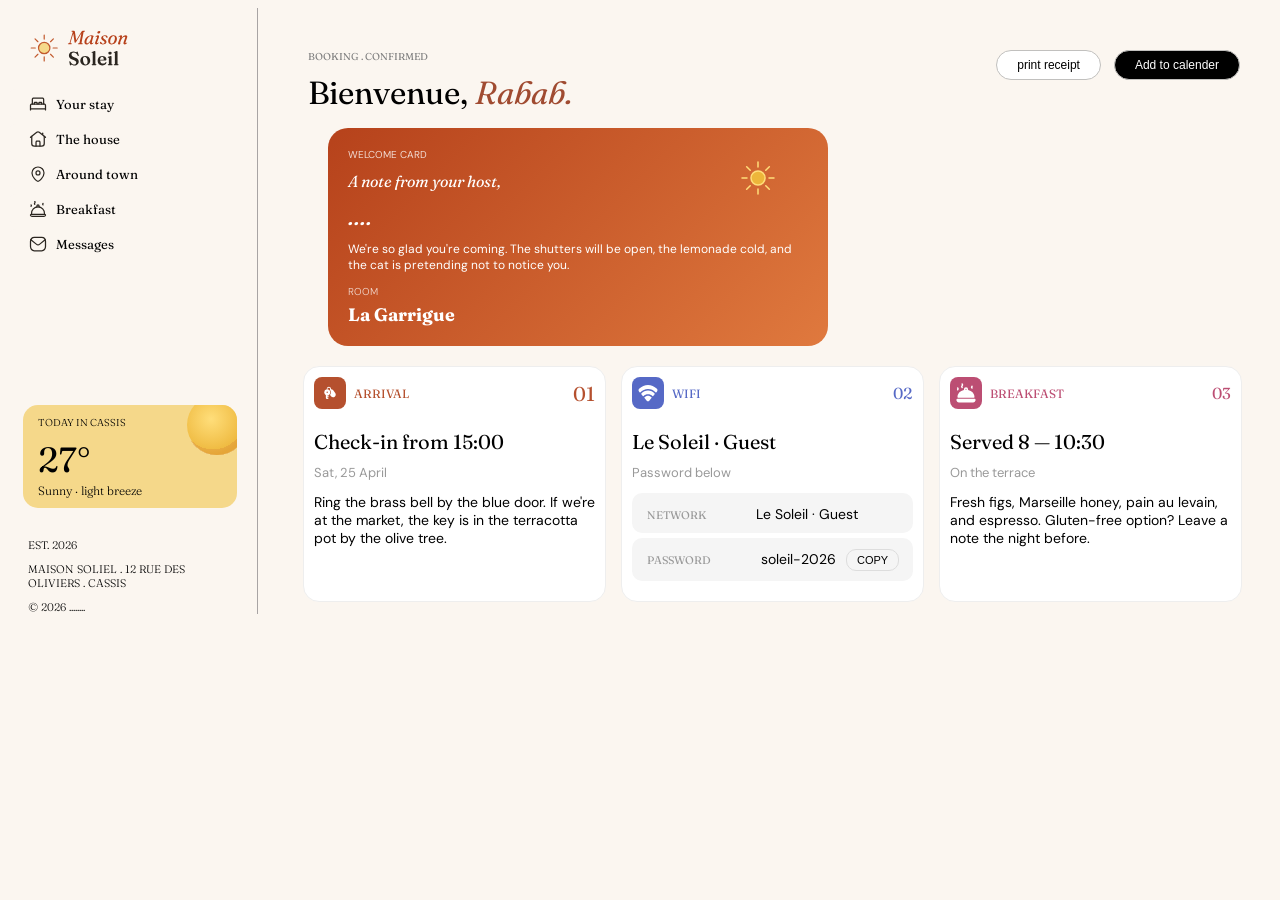
==== index.html @ caa7832c "Rename hotel-booking.html to index.html" ====
<!DOCTYPE html>
<html>
  <head>
    <title> Hotel booking</title>
    <meta name="viewport" content="width=device-width, initial-scale=1.0">
    <link rel="stylesheet" href="hotel-header.css">
    <link rel="stylesheet" href="hotel-sidebar.css">
    <link rel="stylesheet" href="hotel-body.css">
    <link rel="preconnect" href="https://fonts.googleapis.com">
    <link rel="preconnect" href="https://fonts.gstatic.com" crossorigin>
    <link href="https://fonts.googleapis.com/css2?family=Fraunces:ital,opsz,wght@0,9..144,100..900;1,9..144,100..900&display=swap" rel="stylesheet">

    <link rel="preconnect" href="https://fonts.googleapis.com">
    <link rel="preconnect" href="https://fonts.gstatic.com" crossorigin>
    <link href="https://fonts.googleapis.com/css2?family=DM+Sans:ital,opsz,wght@0,9..40,100..1000;1,9..40,100..1000&display=swap" rel="stylesheet">

    <link rel="preconnect" href="https://fonts.googleapis.com">
    <link rel="preconnect" href="https://fonts.gstatic.com" crossorigin>
    <link href="https://fonts.googleapis.com/css2?family=DM+Mono:wght@400;500&display=swap" rel="stylesheet">
  </head>
  <body>
   <aside>
      <div class="sidebar">
        <header>
          <img class="logo" src="logos/logo.svg">
          <button class="hamburger-btn">☰</button>
        </header>
        <nav>
        <ul class="list">
          <li><a class="bed-link"   href="#"><img src="logos/icon-bed.svg" ><span>Your stay</span></a></li>
          <li><a class="bed-link"   href="#"><img src="logos/icon-house.svg" ><span>The house</span></a></li>
          <li><a class="bed-link"   href="#"><img src="logos/icon-pin.svg" ><span>Around town</span></a></li>
          <li><a class="bed-link"   href="#"><img src="logos/icon-breakfast-outline.svg" ><span>Breakfast</span></a></li>
          <li><a class="bed-link"   href="#"><img src="logos/icon-mail.svg" ><span>Messages</span></a></li>
        </ul>
      </nav>
      <article>
        <div class="widget-locatio">
          <div class="widget">
            <img class="weather-deco" src="logos/icon-weather.svg">
            <h2 class="day">TODAY IN CASSIS</h2>
            <p class="temparature">27°</p>
            <p class="feels-like-today">Sunny · light breeze</p>
           </div>    
        </div> 
      </article>
      <footer>
        <div class="footer">
          <p>EST. 2026</p>
          <p class="location">MAISON SOLIEL . 12 RUE DES</p>
          <p>OLIVIERS . CASSIS</p>
          <P class="created-by">&#169; 2026 ........</P>
        </div>   
      </footer>  
    </div>
  </aside>
  <main>
     <header>
        <div class="left-section">
          <p class="confirmation">  BOOKING &#46; CONFIRMED</p>
          <h1 class="heading">Bienvenue, <span class="guest-name">Rabab.</span></h1>
        </div>
        <div class="right-section">
          <button class="print-receipt-btn">print receipt</button>
          <button class="calender-btn">Add to calender</button>
        </div> 
      </header>
      <div class="card-stack">
        <div class="host-card">
          <img class="sun-logo" src="logos/icon-sun.svg">
          <p class="host-label">WELCOME CARD</p>
          <p class="host-intro">A note from your host,</p>
          <h3>....</h3>
          <p class="wlcm-message">We're so glad you're coming. The shutters will be open, the lemonade cold, and the cat is pretending not to notice you.</p>
          <p class="room">
            <span>ROOM</span>
            <strong>La Garrigue</strong>
          </p>
        </div>
      </div>
   <section class="info-row">
    <article class="info-card">
      <div class="info-header">
        <span class="icon-badge"><img src="logos/icon-key.svg" alt="" /></span>
        <span class="label">ARRIVAL</span>
        <span class="number">01</span>
      </div>
      <h3>Check-in from 15:00</h3>
      <p class="sub">Sat, 25 April</p>
      <p class="card-info-arrival">Ring the brass bell by the blue door. If we're at the market, the key is in the terracotta pot by the olive tree.</p>
    </article>
      <article class="info-card">
        <div class="info-header">
          <span class="icon-badge-2"><img src="logos/icon-wifi.svg" alt="" /></span>
          <span class="label-wifi">WIFI</span>
          <span class="number-wifi">02</span>
        </div>
        <h3>Le Soleil · Guest</h3>
        <p class="sub">Password below</p>
        <div class="wifi-network-section">
          <p><span class="wifi-component">NETWORK</span><span class="value">Le Soleil · Guest</span></p>
        </div>
        <div class="wifi-password-section">
         <p><span class="wifi-component">PASSWORD</span><span class="value">soleil-2026</span><button class="copy-btn">COPY</button></p>
        </div>
      </article>
     <article class="info-card">
      <div class="info-header">
        <span class="icon-badge-3"><img src="logos/icon-breakfast.svg" alt="" /></span>
        <span class="label-breakfast">BREAKFAST</span>
        <span class="number-breakfast">03</span>
      </div>
      <h3>Served 8 &mdash; 10:30</h3>
      <p class="sub">On the terrace</p>
      <p class="card-info-breakfast">Fresh figs, Marseille honey, pain au levain, and espresso. Gluten-free option? Leave a note the night before.</p>
    </article>
   </section>
  </main>
  <script>
      const hamburgerBtn = document.querySelector('.hamburger-btn');
      const sidebarNav = document.querySelector('.sidebar nav');

      hamburgerBtn.addEventListener('click', () => {
        sidebarNav.classList.toggle('active');
      });
    </script>
</body>
</html>
---- hotel-header.css ----
.left-section{
  display: flex;
  flex-direction: column;
  top: 50px;
  margin-left: 50px;
  position: absolute;
  flex-shrink:0;
  z-index:100;

}
.confirmation{
  color: gray;
  font-size: 10px;
  margin-bottom: 10px; 
  display: block;
}
.heading{
  margin: 0;
  font-weight: 400;
  display: block;
}
.guest-name{
  color: #A04B31;
  font-style: italic;
}

.right-section{
  display: flex;
  position: absolute;
  right: 20px;
  top: 50px;
} 
.print-receipt-btn,
.calender-btn{
  height: 30px;
  border: 1px solid rgb(193, 192, 190);
  border-radius: 15px;
  background-color: white;
  padding: 5px 20px;
  font-size: 12px;
  cursor:  pointer;
  transition: border 0.20s;
}
.calender-btn{
  background-color: black;
  color: white;
  margin-left:13px;
  margin-right:20px;
}
.print-receipt-btn:hover,
.calender-btn:hover{
  border: 1px solid hsl(15, 74%, 41%);
}
---- hotel-sidebar.css ----
.sidebar{
  background-color:#FBF6F0;
  width:250px;
  left: 0;
  bottom: 0;
  top: 0;
  border-right-width: 1px;
  border-right-style: solid;
  border-right-color: rgb(168, 164, 164);
  z-index: 100;
  display: flex;
  flex-direction: column;
  flex-shrink: 0;
}
.logo{
  height: 40px;
  margin-left: 20px;
  margin-bottom: 0;
  margin-top: 20px;
}
.bed-link{
  background-color: #FBF6F0;
  color: black;
  font-weight: 400;
  font-size: 13px;
  border-radius: 8px; 
  padding: 5px 20px; 
  display: flex; 
  align-items: center;
  gap: 8px; 
  text-decoration: none;
  margin-top:5px;
}
.bed-link:active{
  background-color: white;
}
.list{
list-style: none;
margin-left:0;
padding-left: 0;
display:flex;
flex-direction: column;
}
article {
  margin-top: 130px;
}
.widget{
  background-color: hsl(44, 84%, 75%);
  position:relative;
  margin-left: 15px;
  margin-right:20px;
  border-radius:15px;
  overflow: hidden;
  padding: 3px 15px;
  display:flex;
  flex-direction:column;
  bottom: 0px;

}
.weather-deco{
  height: 60px;
  position: absolute;
  right: -10px;
  top: -10px;
}
.day,
.feels-like-today{
  font-size: 10px;
  font-weight: 300;
}
.feels-like-today{
  font-size: 12px;
  margin-top: 2px;
  margin-bottom: 7px;
}
.temparature{
  font-size: 35px;
  font-weight:400;
  margin: 0;
}
.footer{
  font-size: 11px;
  bottom: 20px;
  font-weight:300;
  margin-left: 20px;
  display:flex;
  flex-direction:column;
 margin-top: 30px;
  
}
.location{
  margin-top: 10px;
}
.created-by{
  margin-top: 10px;
}
---- hotel-body.css ----
/* Keep media elements from overflowing */
img, video, canvas, svg {
  max-width: 100%;
  height: auto;
  display: block;
}

/* Ensure padding doesn't break element widths */
*, *::before, *::after {
  box-sizing: border-box;
}
 
body{
  background-color:#FBF6F0;
  font-family: Fraunces, DM Sans, DM Mono;
  display:flex;
  margin-bottom: 0;
}
.main{
  flex: 1;
  margin: 0;
  
}
p{
  margin:0
}
.info-row {
  display: flex;
  margin-top: 0px;
  margin-left: 30px;
  margin-right: 30px;
  flex-shrink:0;
}

.info-card {
  flex: 1;
  background-color: #ffffff;
  border-radius: 16px;
  padding: 10px;
  padding-bottom:5px;
  margin-left: 15px;
  margin-top: 10px;
  border: 1px solid #eee;
}

.info-header {
  display: flex;
  align-items: center;
  gap: 8px;
  margin-bottom: 15px;
}

.icon-badge {
  width: 32px;
  height: 32px;
  border-radius: 8px;
  display: flex;
  align-items: center;
  justify-content: center;
  background-color: #b5502e; /* swap per card - arrival/wifi/breakfast each have different colors in the design */
}
.icon-badge-2{
  width: 32px;
  height: 32px;
  border-radius: 8px;
  display: flex;
  align-items: center;
  justify-content: center;
 background-color: #5669C6;
}
.icon-badge-3{
  width: 32px;
  height: 32px;
  border-radius: 8px;
  display: flex;
  align-items: center;
  justify-content: center;
  background-color: #BC4E73;
}
.icon-badge img {
  width: 16px;
  height: 16px;
}
.label {
  color: #b5502e;
  font-weight: 400;
  font-size: 12px;
  text-transform: uppercase;
  flex: 1; /* pushes .number to the far right */
}
.label-wifi{
  color: #5669C6;
  font-weight: 400;
  font-size: 12px;
  text-transform: uppercase;
  flex: 1
}
.label-breakfast{
  color: #BC4E73;
  font-weight: 400;
  font-size: 12px;
  text-transform: uppercase;
  flex: 1;
}

.number{
  font-size: 20px;
  color: #b5502e; /* check exact color per card in style guide */
}
.number-wifi{
color: #5669C6
}
.number-breakfast{
  color:#BC4E73
}

h3 {
  font-size: 20px;
  margin-bottom: 4px;
  font-weight: 400;
}

.sub {
  color: #999;
  font-size: 13px;
  margin-bottom: 12px;
  font-family: dm sans;
  margin-top: 10px;
}
.card-info-arrival,
.card-info-breakfast{
  font-size: 14px;
  font-family: dm sans;
  margin-bottom: 0;
}

.wifi-password-section{
  background-color: #f5f5f5;
  padding: 10px 0;
  border-radius: 10px;
  margin-top: 5px;
  margin-bottom: 15px;
}
.wifi-network-section{
  background-color: #f5f5f5;
  padding: 10px 0;
  border-radius: 10px;
}
.value{
  font-family: dm sans;
  margin-left: 50px;
  font-size: 14px;
}
.wifi-component{
  font-size: 11px;
  color: #999;
  text-transform: uppercase;
  margin-left: 15px;
}

.copy-btn {
  font-size: 11px;
  padding: 4px 10px;
  border-radius: 10px;
  border: 1px solid #ddd;
  background: #f5f5f5;
  cursor: pointer;
  margin-left: 10px;
}

.card-stack {
  margin-top: 120px;
  margin-bottom: 0px;
}

.host-card {
  margin-left: 70px;
  margin-bottom: 10px;
  max-width: 500px;
  padding: 20px 20px;
  border-radius: 20px;
  background: linear-gradient(135deg, hsl(15, 74%, 41%), hsl(22, 72%, 56%));
  color: white;
  transition: transform 0.3s ease, box-shadow 0.3s ease;
  position: relative;
}
.host-card:hover {
  transform: translateY(-6px);
  box-shadow: 0 12px 24px rgba(0, 0, 0, 0.50);
}

.host-label {
  font-size: 10px;
  opacity: 0.8;
  margin-bottom: 10px;
  font-family: dm sans;
}

.host-intro {
  font-style: italic;
}

.host-card h3 {
  font-size: 25px;
  margin-bottom: 10px;
  margin-top: 10px;
  font-style: italic;
}

.room {
  display: flex;
  flex-direction: column;
  margin-top: 12px;
  font-size: 18px;
  font-weight: 300;
}
.room span {
  font-size: 10px;
  opacity: 0.8;
  margin-bottom: 5px;
  font-family: dm sans;
}
.wlcm-message{
  font-size: 12px;
  font-family: dm sans;
}
.sun-logo{
  position: absolute;
  right: 50px;
  top: 30px;
  height:40px;
}
.hamburger-btn {
  display: none;
}
@media screen and (max-width: 768px) {
  /* Stack sidebar on top of main content */
  body {
    flex-direction: column;
  }

  /* Make sidebar full width top bar */
  .sidebar {
    width: 100%;
    border-right: none;
    border-bottom: 1px solid rgb(168, 164, 164);
  }

  /* Align logo and hamburger menu using the existing header tag */
  .sidebar header {
    display: flex;
    justify-content: space-between;
    align-items: center;
    padding-right: 20px;
  }

  /* Reveal and style hamburger button */
  .hamburger-btn {
    display: block !important;
    background: transparent;
    color: #000000; /* Ensure button text/symbol is visible */
    border: 1px solid #ccc;
    font-size: 22px;
    padding: 4px 12px;
    border-radius: 8px;
    cursor: pointer;
    margin-right: 20px;
    margin-top: 15px; /* Aligns with logo margin */
  }

  /* When JS adds the .active class, display the nav links */
  .sidebar nav.active {
    display: block !important;
    padding: 10px 0;
  }
  /* Hide sidebar links, weather widget, and footer on mobile */
  .sidebar nav, 
  .sidebar article, 
  .sidebar footer {
    display: none;
  }
  main {
    padding: 20px 16px;
  }

  /* Remove absolute positioning from header container */
  main header {
    position: static;
    display: flex;
    flex-direction: column;
  }
  /* Reset heading layout */
  .left-section {
    position: static;
    margin-left: 0;
  }
  /* Position buttons below greeting */
  .right-section {
    position: static;
    display: flex;
    gap: 10px;
    margin-top: 20px;
    width: 100%;
  }
   /* Make buttons stretch evenly side-by-side */
  .print-receipt-btn,
  .calender-btn {
    flex: 1;
    margin-left: 0;
    margin-right: 0;
    text-align: center;
  }
  .card-stack {
    margin-top: 24px;
  }

  /* Stretch host card full width and clear left margin */
  .host-card {
    margin-left: 0;
    max-width: 100%;
    width: 100%;
  }

  /* Adjust sun icon position for smaller card width */
  .sun-logo {
    right: 20px;
    top: 20px;
  }
  .info-row {
    flex-direction: column;
    margin-left: 0;
    margin-right: 0;
    margin-top: 24px;
    width: 100%;
  }
  /* Make each card span full width and space them out */
  .info-card {
    margin-left: 0;
    margin-top: 0;
    margin-bottom: 16px;
    width: 100%;
  }
}
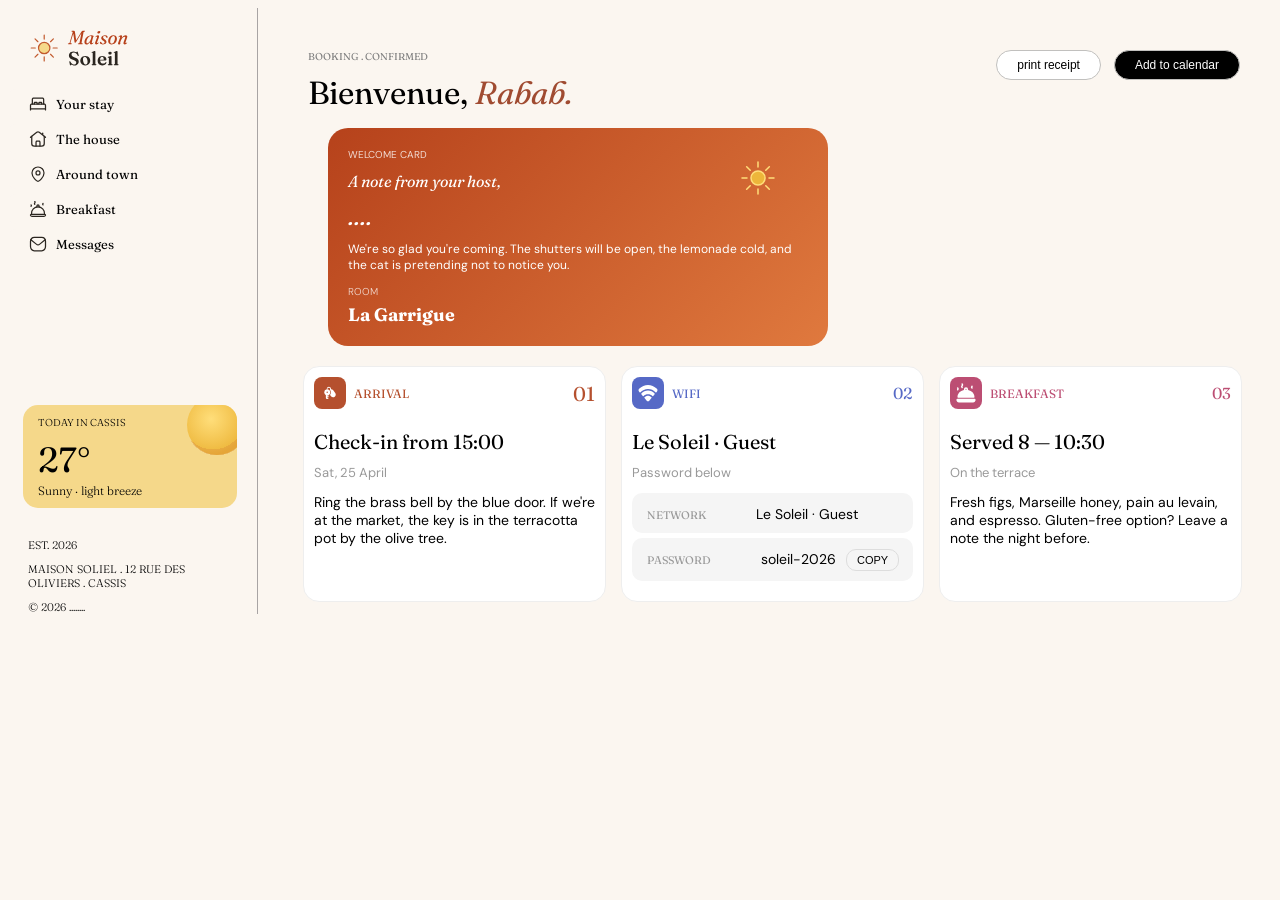
==== commit 106be036: "Fix HTML encoding issues in index.html" ====
--- a/index.html
+++ b/index.html
@@ -62,7 +62,7 @@
         </div>
         <div class="right-section">
           <button class="print-receipt-btn">print receipt</button>
-          <button class="calender-btn">Add to calender</button>
+          <button class="calender-btn">Add to calendar</button>
         </div> 
       </header>
       <div class="card-stack">
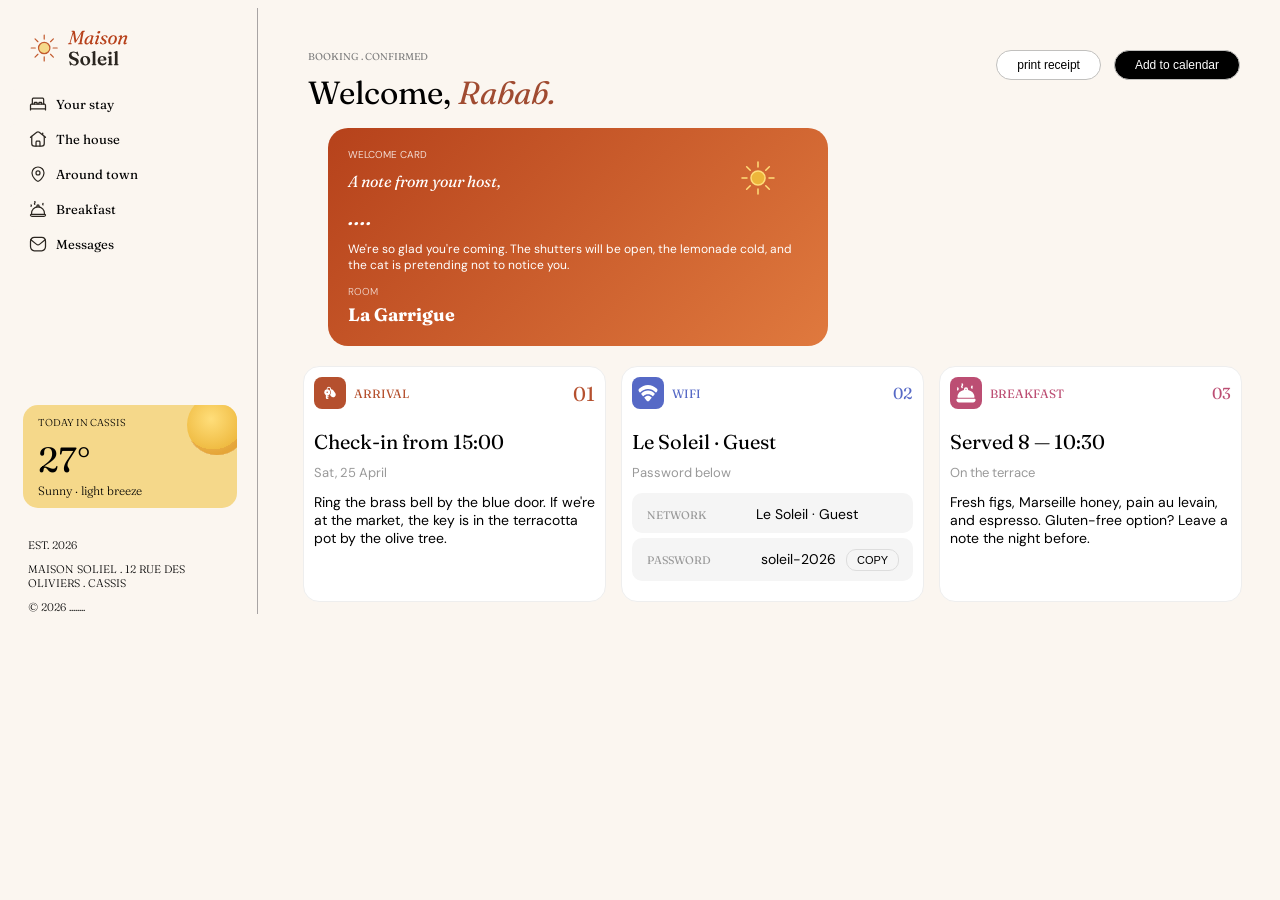
==== commit dbecd7a0: "Update index.html" ====
--- a/index.html
+++ b/index.html
@@ -58,7 +58,7 @@
      <header>
         <div class="left-section">
           <p class="confirmation">  BOOKING &#46; CONFIRMED</p>
-          <h1 class="heading">Bienvenue, <span class="guest-name">Rabab.</span></h1>
+          <h1 class="heading">Welcome, <span class="guest-name">Rabab.</span></h1>
         </div>
         <div class="right-section">
           <button class="print-receipt-btn">print receipt</button>
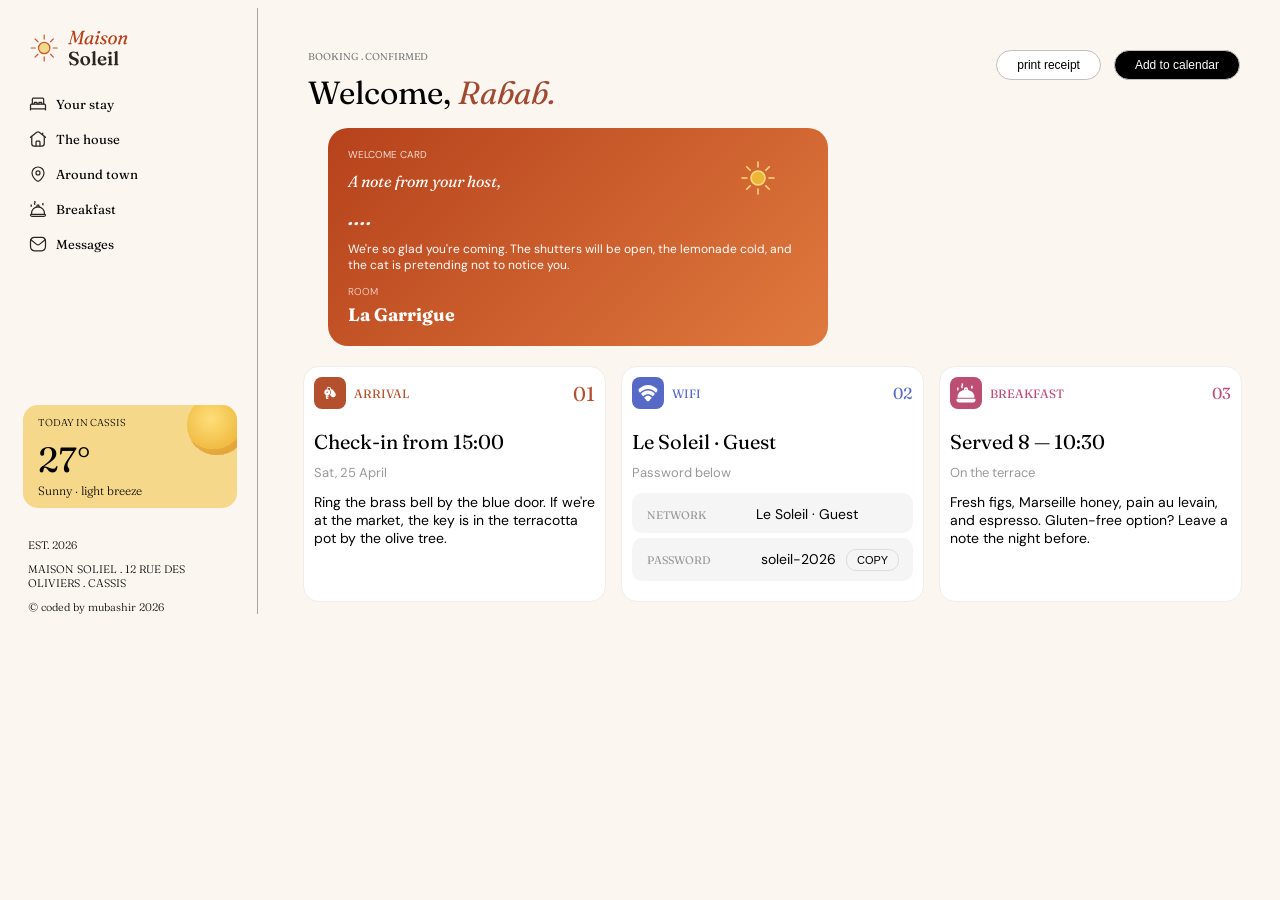
==== commit e2f657b2: "Fix HTML encoding issues in index.html Added codded by me" ====
--- a/index.html
+++ b/index.html
@@ -49,7 +49,7 @@
           <p>EST. 2026</p>
           <p class="location">MAISON SOLIEL . 12 RUE DES</p>
           <p>OLIVIERS . CASSIS</p>
-          <P class="created-by">&#169; 2026 ........</P>
+          <P class="created-by">&#169; coded by mubashir 2026</P>
         </div>   
       </footer>  
     </div>
